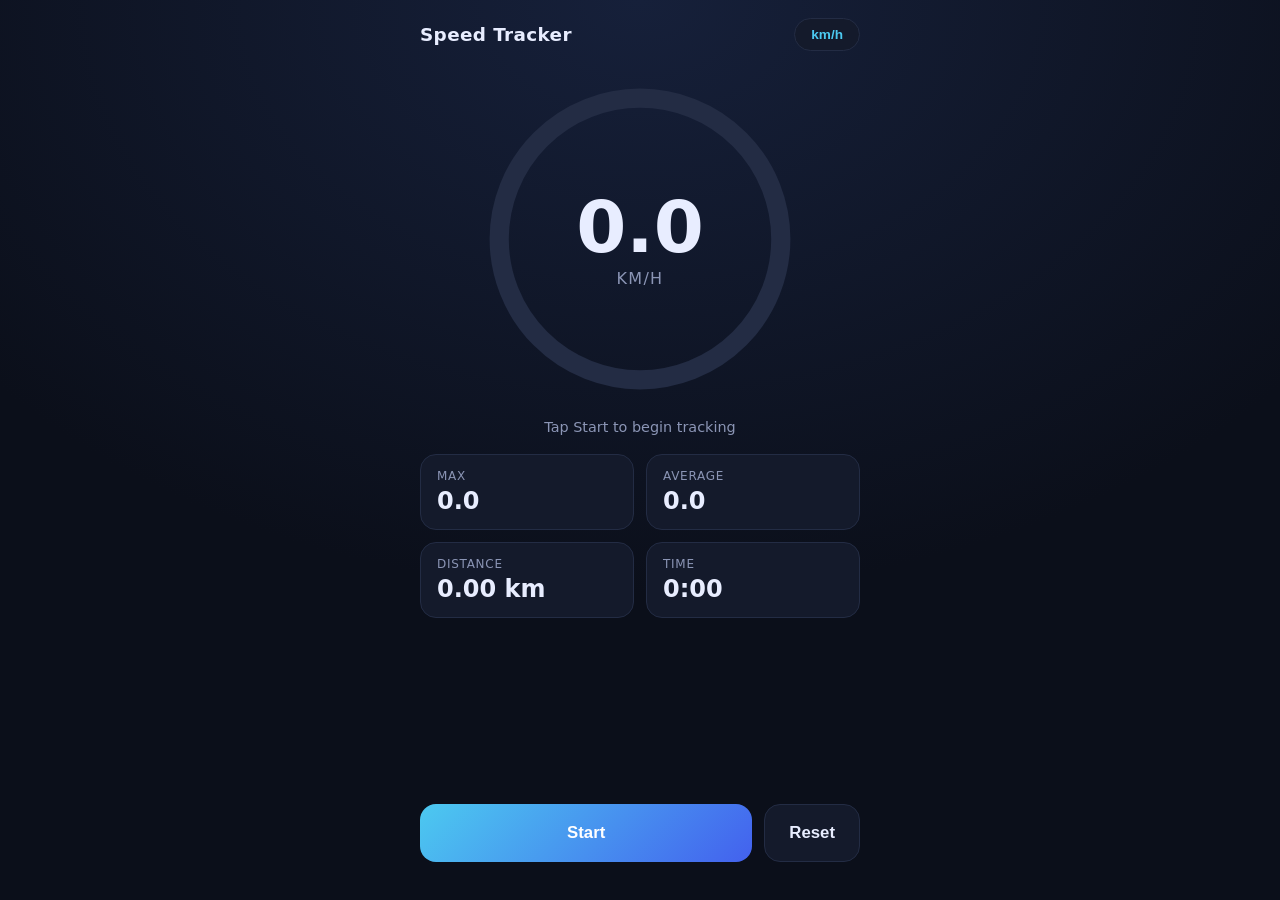
==== index.html @ 43807b5c "Speed Tracker PWA: live GPS speedometer with recording Co-Authored-By: Claude Opus 4.8 <noreply@anth" ====
<!DOCTYPE html>
<html lang="en">
<head>
  <meta charset="UTF-8" />
  <meta name="viewport" content="width=device-width, initial-scale=1.0, viewport-fit=cover" />
  <meta name="theme-color" content="#0b0f1a" />
  <title>Speed Tracker</title>
  <link rel="manifest" href="manifest.webmanifest" />
  <link rel="apple-touch-icon" href="icon.svg" />
  <link rel="icon" href="icon.svg" type="image/svg+xml" />
  <link rel="stylesheet" href="styles.css" />
</head>
<body>
  <main class="app">
    <header class="topbar">
      <h1>Speed&nbsp;Tracker</h1>
      <button id="unitToggle" class="unit-toggle" aria-label="Toggle units">km/h</button>
    </header>

    <section class="gauge" aria-live="polite">
      <svg viewBox="0 0 200 200" class="gauge-svg" aria-hidden="true">
        <circle class="gauge-track" cx="100" cy="100" r="88" />
        <circle id="gaugeFill" class="gauge-fill" cx="100" cy="100" r="88" />
      </svg>
      <div class="gauge-center">
        <div id="speed" class="speed">0</div>
        <div id="unitLabel" class="unit-label">km/h</div>
      </div>
    </section>

    <p id="status" class="status">Tap Start to begin tracking</p>

    <section class="stats">
      <div class="stat">
        <span class="stat-label">Max</span>
        <span id="maxSpeed" class="stat-value">0</span>
      </div>
      <div class="stat">
        <span class="stat-label">Average</span>
        <span id="avgSpeed" class="stat-value">0</span>
      </div>
      <div class="stat">
        <span class="stat-label">Distance</span>
        <span id="distance" class="stat-value">0</span>
      </div>
      <div class="stat">
        <span class="stat-label">Time</span>
        <span id="elapsed" class="stat-value">0:00</span>
      </div>
    </section>

    <div class="controls">
      <button id="startStop" class="btn btn-primary">Start</button>
      <button id="reset" class="btn btn-ghost">Reset</button>
    </div>

    <p class="accuracy" id="accuracy"></p>
  </main>

  <script src="app.js"></script>
</body>
</html>
---- styles.css ----
:root {
  --bg: #0b0f1a;
  --bg-elev: #141a2b;
  --fg: #e8edff;
  --muted: #8b95b5;
  --accent: #4cc9f0;
  --accent-2: #4361ee;
  --danger: #ef476f;
  --track: #232c44;
  --gauge-max: 552.92; /* 2 * PI * 88 */
}

* { box-sizing: border-box; margin: 0; padding: 0; }

html, body {
  height: 100%;
}

body {
  background: radial-gradient(120% 120% at 50% 0%, #16203a 0%, var(--bg) 55%);
  color: var(--fg);
  font-family: -apple-system, BlinkMacSystemFont, "Segoe UI", Roboto, system-ui, sans-serif;
  -webkit-font-smoothing: antialiased;
  display: flex;
  justify-content: center;
}

.app {
  width: 100%;
  max-width: 480px;
  min-height: 100dvh;
  padding: env(safe-area-inset-top) 20px env(safe-area-inset-bottom);
  display: flex;
  flex-direction: column;
  gap: 18px;
}

.topbar {
  display: flex;
  align-items: center;
  justify-content: space-between;
  padding-top: 18px;
}

.topbar h1 {
  font-size: 1.15rem;
  font-weight: 700;
  letter-spacing: 0.02em;
}

.unit-toggle {
  background: var(--bg-elev);
  color: var(--accent);
  border: 1px solid var(--track);
  border-radius: 999px;
  padding: 8px 16px;
  font-size: 0.85rem;
  font-weight: 600;
  cursor: pointer;
}

.gauge {
  position: relative;
  width: min(78vw, 320px);
  aspect-ratio: 1;
  margin: 8px auto 0;
}

.gauge-svg {
  width: 100%;
  height: 100%;
  transform: rotate(-90deg);
}

.gauge-track {
  fill: none;
  stroke: var(--track);
  stroke-width: 12;
}

.gauge-fill {
  fill: none;
  stroke: url(#grad);
  stroke: var(--accent);
  stroke-width: 12;
  stroke-linecap: round;
  stroke-dasharray: var(--gauge-max);
  stroke-dashoffset: var(--gauge-max);
  transition: stroke-dashoffset 0.4s ease, stroke 0.4s ease;
}

.gauge-center {
  position: absolute;
  inset: 0;
  display: flex;
  flex-direction: column;
  align-items: center;
  justify-content: center;
}

.speed {
  font-size: 4.5rem;
  font-weight: 800;
  line-height: 1;
  font-variant-numeric: tabular-nums;
}

.unit-label {
  color: var(--muted);
  font-size: 1rem;
  margin-top: 6px;
  letter-spacing: 0.08em;
  text-transform: uppercase;
}

.status {
  text-align: center;
  color: var(--muted);
  font-size: 0.9rem;
  min-height: 1.2em;
}

.stats {
  display: grid;
  grid-template-columns: 1fr 1fr;
  gap: 12px;
}

.stat {
  background: var(--bg-elev);
  border: 1px solid var(--track);
  border-radius: 16px;
  padding: 14px 16px;
  display: flex;
  flex-direction: column;
  gap: 4px;
}

.stat-label {
  color: var(--muted);
  font-size: 0.75rem;
  text-transform: uppercase;
  letter-spacing: 0.06em;
}

.stat-value {
  font-size: 1.5rem;
  font-weight: 700;
  font-variant-numeric: tabular-nums;
}

.controls {
  display: flex;
  gap: 12px;
  margin-top: auto;
  padding-bottom: 8px;
}

.btn {
  flex: 1;
  border: none;
  border-radius: 16px;
  padding: 18px;
  font-size: 1.05rem;
  font-weight: 700;
  cursor: pointer;
  transition: transform 0.08s ease, opacity 0.2s ease;
}

.btn:active { transform: scale(0.97); }

.btn-primary {
  background: linear-gradient(135deg, var(--accent) 0%, var(--accent-2) 100%);
  color: #fff;
}

.btn-primary.tracking {
  background: var(--danger);
}

.btn-ghost {
  flex: 0 0 auto;
  background: var(--bg-elev);
  color: var(--fg);
  border: 1px solid var(--track);
  padding: 18px 24px;
}

.accuracy {
  text-align: center;
  color: var(--muted);
  font-size: 0.75rem;
  min-height: 1em;
  padding-bottom: 10px;
}
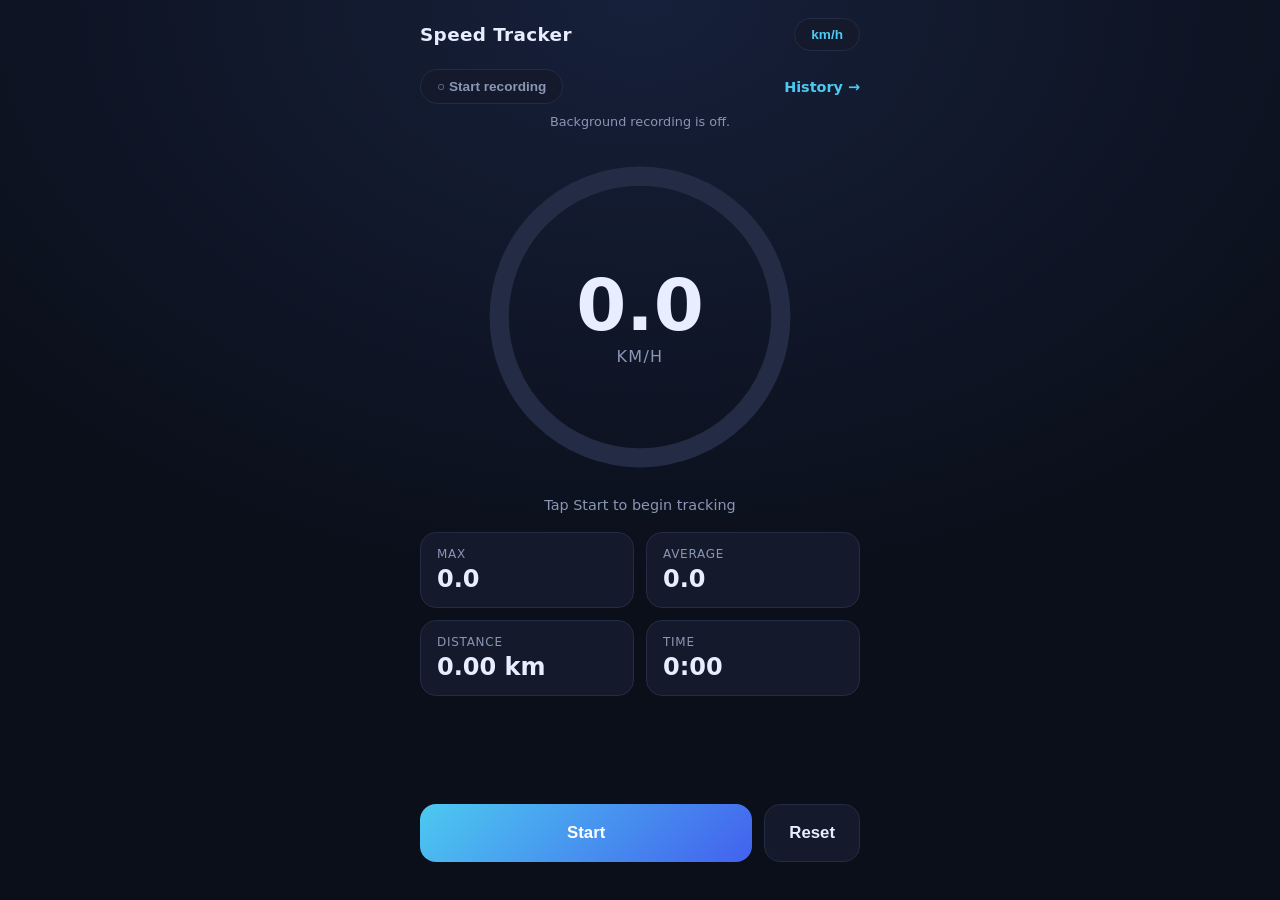
==== commit 3993acab: "Add 2-hour speed history chart with adaptive background recording - New history.html + chart.js: can" ====
--- a/index.html
+++ b/index.html
@@ -16,6 +16,12 @@
       <h1>Speed&nbsp;Tracker</h1>
       <button id="unitToggle" class="unit-toggle" aria-label="Toggle units">km/h</button>
     </header>
+
+    <nav class="nav">
+      <button id="recordToggle" class="record-toggle" aria-pressed="false">○ Start recording</button>
+      <a class="nav-link" href="history.html">History &rarr;</a>
+    </nav>
+    <p id="logStatus" class="log-status"></p>
 
     <section class="gauge" aria-live="polite">
       <svg viewBox="0 0 200 200" class="gauge-svg" aria-hidden="true">
@@ -57,6 +63,7 @@
     <p class="accuracy" id="accuracy"></p>
   </main>
 
+  <script src="logger.js"></script>
   <script src="app.js"></script>
 </body>
 </html>
--- a/styles.css
+++ b/styles.css
@@ -59,6 +59,91 @@
   cursor: pointer;
 }
 
+.nav {
+  display: flex;
+  align-items: center;
+  justify-content: space-between;
+  gap: 12px;
+}
+
+.record-toggle {
+  background: var(--bg-elev);
+  color: var(--muted);
+  border: 1px solid var(--track);
+  border-radius: 999px;
+  padding: 9px 16px;
+  font-size: 0.85rem;
+  font-weight: 600;
+  cursor: pointer;
+}
+
+.record-toggle.on {
+  color: #fff;
+  background: var(--danger);
+  border-color: var(--danger);
+}
+
+.nav-link {
+  color: var(--accent);
+  text-decoration: none;
+  font-size: 0.9rem;
+  font-weight: 600;
+}
+
+.log-status {
+  text-align: center;
+  color: var(--muted);
+  font-size: 0.8rem;
+  min-height: 1em;
+  margin-top: -8px;
+}
+
+.window-label {
+  color: var(--muted);
+  font-size: 0.85rem;
+}
+
+.chart-stats {
+  display: grid;
+  grid-template-columns: repeat(4, 1fr);
+  gap: 8px;
+}
+
+.chart-stats .stat { padding: 10px 8px; }
+.chart-stats .stat-label { font-size: 0.62rem; }
+.chart-stats .stat-value { font-size: 1.05rem; }
+
+.chart-wrap {
+  position: relative;
+  flex: 1 1 0;
+  min-height: 280px;
+  overflow: hidden;
+  background: var(--bg-elev);
+  border: 1px solid var(--track);
+  border-radius: 16px;
+}
+
+#chart {
+  position: absolute;
+  inset: 8px;
+  width: auto;
+  height: auto;
+  display: block;
+  touch-action: none;
+}
+
+.chart-empty {
+  position: absolute;
+  inset: 0;
+  display: flex;
+  align-items: center;
+  justify-content: center;
+  text-align: center;
+  padding: 24px;
+  color: var(--muted);
+  font-size: 0.9rem;
+}
+
 .gauge {
   position: relative;
   width: min(78vw, 320px);
